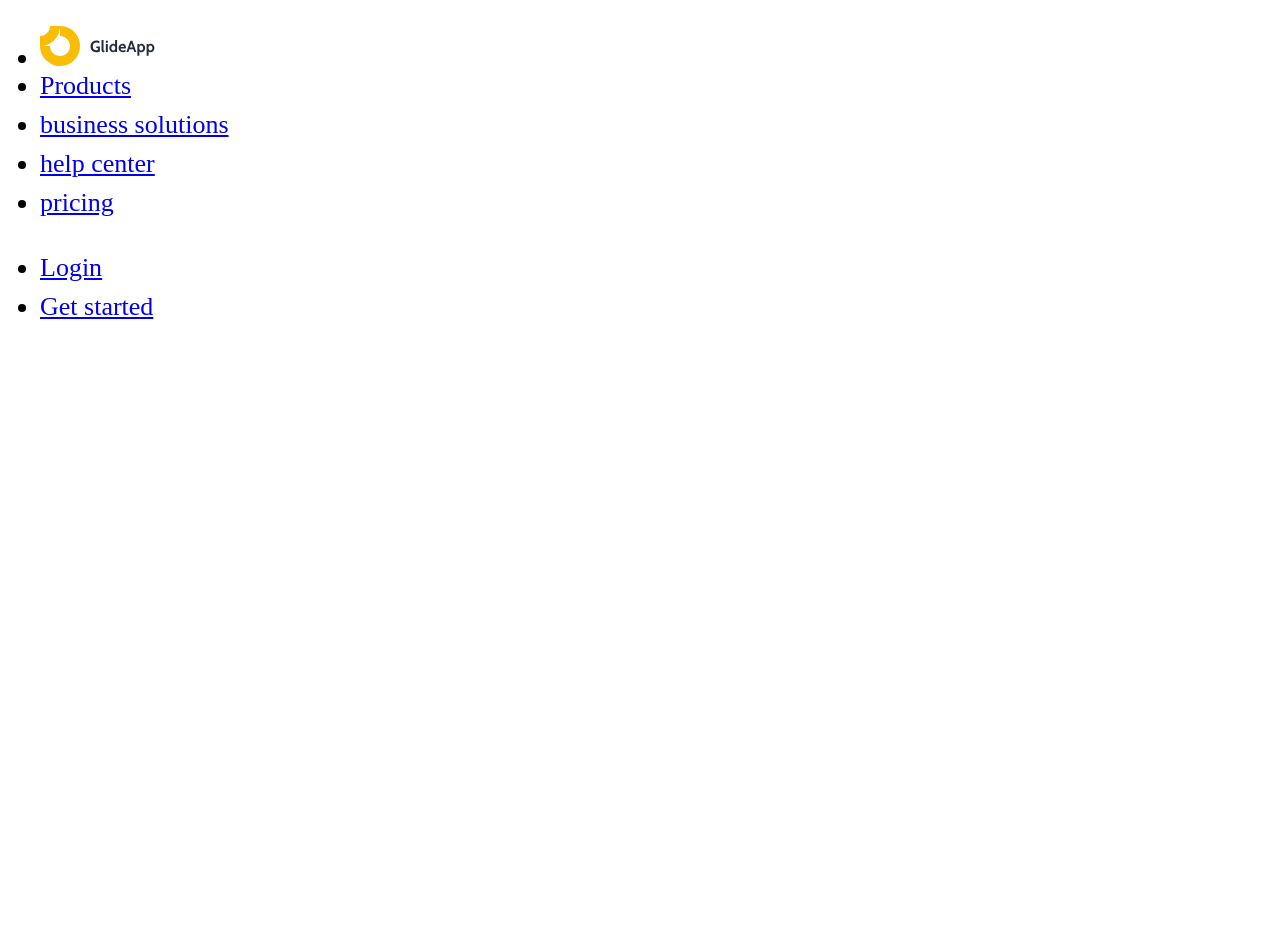
==== atv-taxi/index.html @ a4d04f73 "inicio atv-taxi" ====
<!DOCTYPE html>
<html lang="en">
<head>
    <meta charset="UTF-8">
    <meta name="viewport" content="width=device-width, initial-scale=1.0">
    <title>Document</title>
    <link rel="stylesheet" href="css/reset.css">
    <link rel="stylesheet" href="css/style.css">
</head>
<body>
    <header>
        <nav>
            <ul>
                <li><a href="index.html"><img src="img/Logo.svg" alt="Logo"></a></li>
                <li><a href="about.html">Products</a></li>
                <li><a href="services.html">business solutions</a></li>
                <li><a href="contact.html">help center</a></li>
                <li><a href="contact.html">pricing</a></li>
            </ul>
            <ul>
                <li><a href="contact.html" class="btn">Login</a></li>
                <li><a href="contact.html" class="btn-border">Get started</a></li>
            </ul>
        </nav>
    </header>
    <main>
        <section class= banner>

        </section>
    </main>
</body>
</html>
---- atv-taxi/css/style.css ----
html {
  font-size: clamp(1rem, calc(0.5rem + 2vw), 1.625rem);
}
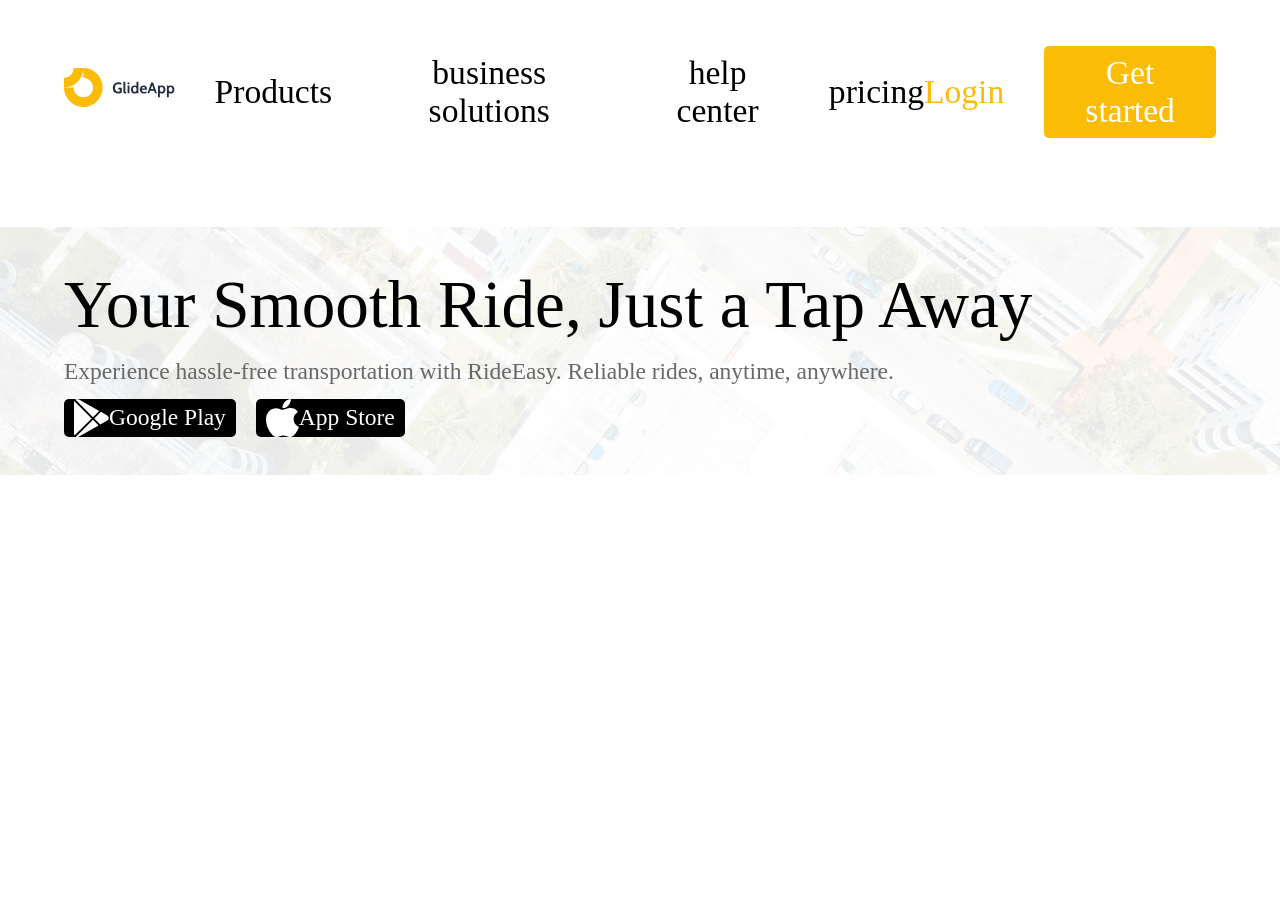
==== commit 4bc45bd9: "banner e header" ====
--- a/atv-taxi/index.html
+++ b/atv-taxi/index.html
@@ -25,7 +25,37 @@
     </header>
     <main>
         <section class= banner>
-
+            <div class="text">
+                <h2>Your Smooth Ride, Just a Tap Away</h2>
+                <p>
+                    Experience hassle-free transportation with RideEasy. Reliable rides, anytime, anywhere.
+                </p>
+                <ul>
+                    <li>
+                        <p class="buttons">
+                            <a href="#">
+                                <img src="img/Vector.svg" alt="">
+                                <span>
+                                    Google Play
+                                </span>
+                            </a>
+                        </p>
+                    </li>
+                    <li>
+                        <p class="buttons">
+                            <a href="#">
+                                <img src="img/Vector-1.svg" alt="">
+                                <span>
+                                    App Store
+                                </span>
+                            </a>
+                        </p>
+                    </li>
+                </ul>
+            </div>
+            <div class="img">
+                <img src="img/iphone-pet-ui.png" alt="">
+            </div>
         </section>
     </main>
 </body>
--- a/atv-taxi/css/style.css
+++ b/atv-taxi/css/style.css
@@ -1,3 +1,77 @@
 html {
-  font-size: clamp(1rem, calc(0.5rem + 2vw), 1.625rem);
+  font-size: clamp(1rem, calc(0.5rem + 2vw), 4rem);
+}
+
+header{
+  text-align: center;
+  padding: 5vw 0 0 0;
+}
+
+header nav ul li{
+  margin: 20px 0 0 0;
+}
+header nav ul li a.btn{
+  color: #FBBC05;
+}
+header nav ul li a.btn-border{
+  background-color: #FBBC05;
+  color:  white;
+  padding: 8px 16px;
+  border-radius: 5px;
+  display: inline-block;
+}
+section.banner{
+  background: url(../img/background-banner.png) no-repeat;
+  background-size: 100% auto;
+  padding: 3vw 5vw;
+  margin: 5vw 0;
+}
+section.banner div.img {
+  display: none;
+}
+section.banner h2 {
+  font-size: 2rem;
+}
+section.banner p {
+  color: rgb(104, 104, 104);
+  font-size: 0.7rem;
+  margin: 14px 0 0 0;
+}
+section.banner p a {
+  background: black;
+  color: white;
+  display: flex;
+  align-items: center;
+  border-radius: 5px;
+  padding: 0 10px;
+}
+section.banner ul {
+  display: flex;
+  gap: 20px;
+}
+section.banner p.buttons img {
+  height: 50%;
+}
+
+@media only screen and (min-width: 600px) {
+  header nav {
+    display: flex;
+    justify-content: space-between;
+  }
+  header nav ul {
+    display: flex;
+    align-items: center;
+    gap: 40px;
+  }
+  header {
+    padding: 2vw 5vw;
+  }
+  section.banner {
+    display: flex;
+    justify-content: space-between;
+    align-items: center;
+  }
+  section.banner div.img {
+    display: block;
+  }
 }
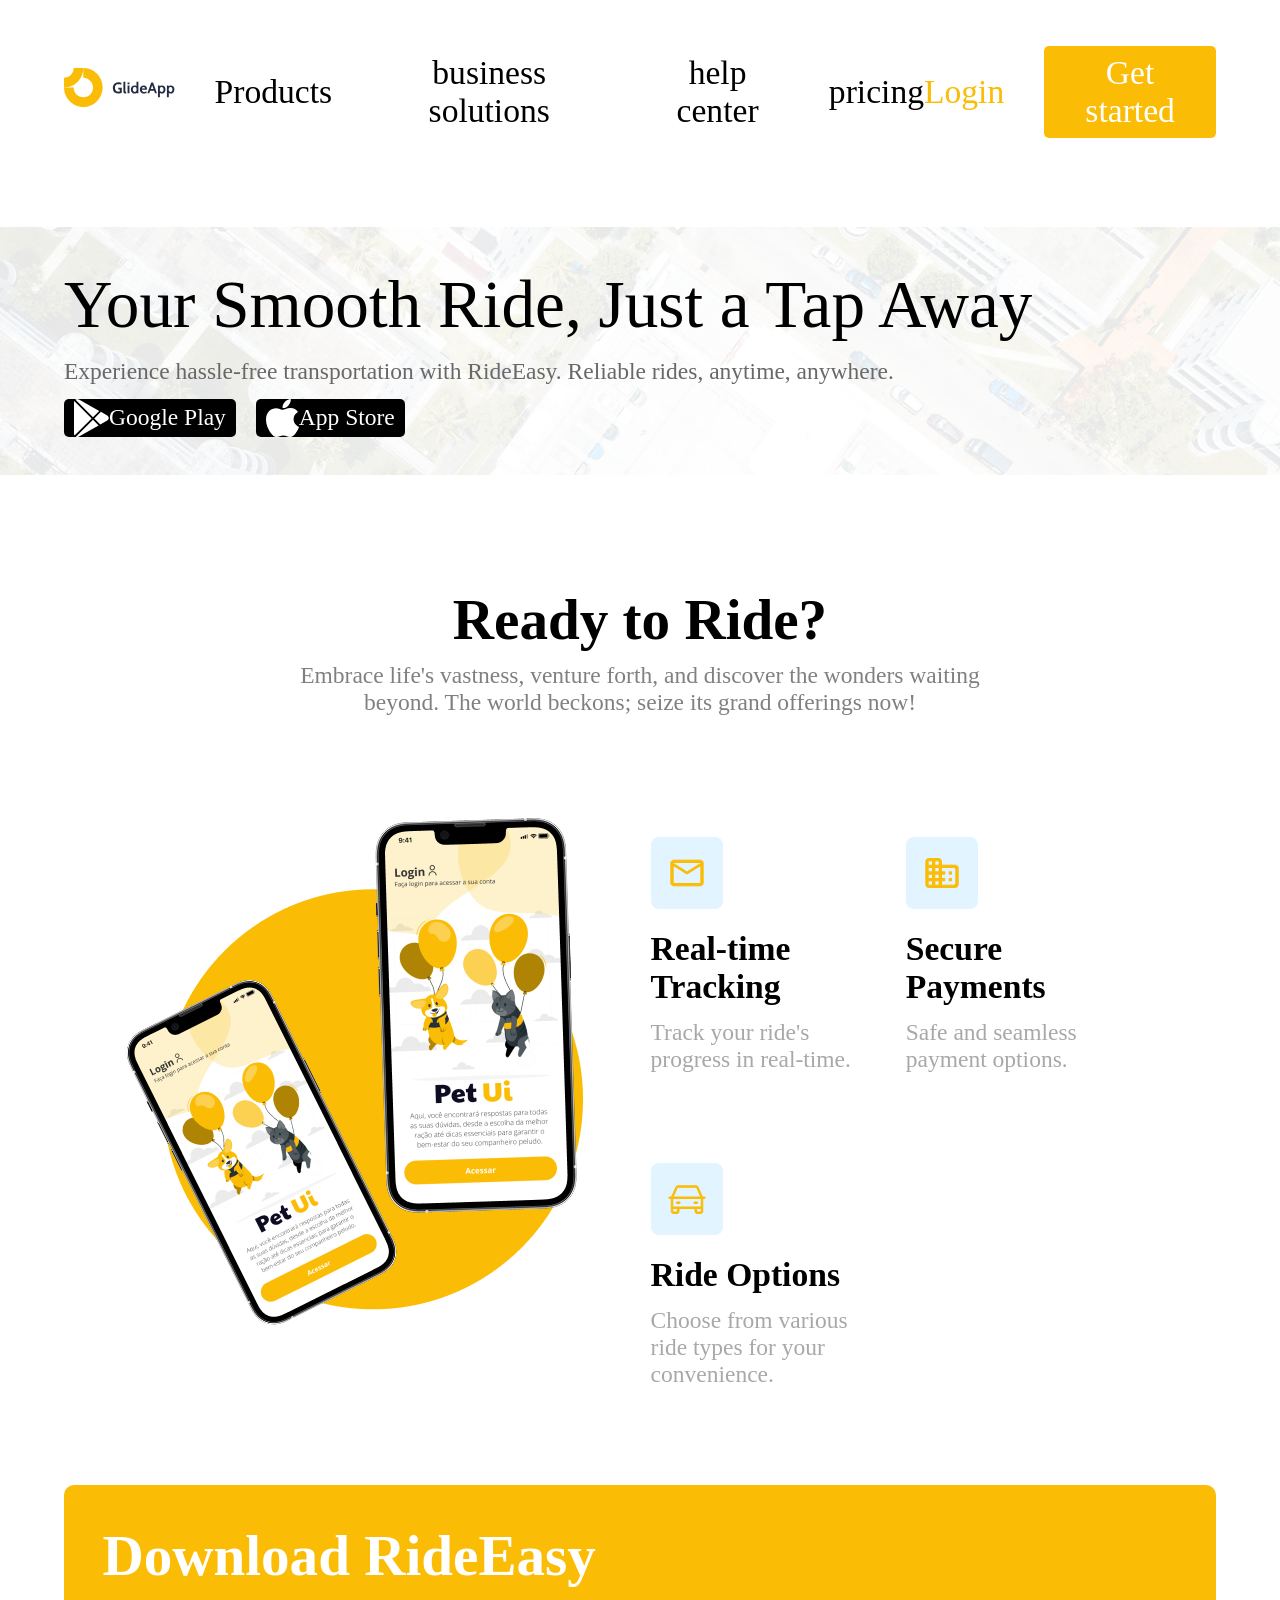
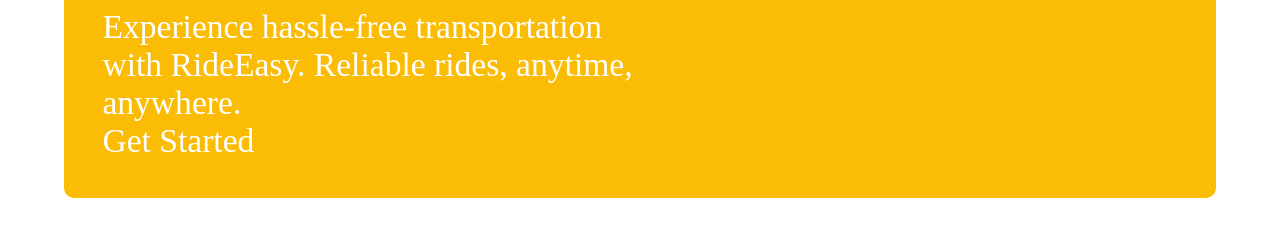
==== commit 0b8439e8: "g" ====
--- a/atv-taxi/index.html
+++ b/atv-taxi/index.html
@@ -57,6 +57,49 @@
                 <img src="img/iphone-pet-ui.png" alt="">
             </div>
         </section>
+        <section class="ready">
+            <h2>Ready to Ride?</h2>
+            <p>
+                Embrace life's vastness, venture forth, and discover the wonders waiting beyond. The world beckons; seize its grand offerings now!
+            </p>
+            <div>
+                <div class="img">
+                    <img src="img/smartphones-pet-uis.png" alt="">
+                </div>
+                <div class="lista">
+                    <ul>
+                        <li>
+                            <img src="img/icon-back-blue-letter.svg" alt="">
+                            <h3>Real-time Tracking</h3>
+                            <p>Track your ride's progress in real-time.</p>
+                        </li>
+                        <li>
+                            <img src="img/icon-back-blue-building.svg" alt="">
+                            <h3>Secure Payments</h3>
+                            <p>Safe and seamless payment options.</p>
+                        </li>
+                        <li>
+                            <img src="img/icon-back-blue-car.svg" alt="">
+                            <h3>Ride Options</h3>
+                            <p>Choose from various ride types for your convenience.</p>
+                        </li>
+                    </ul>
+                </div>
+            </div>
+        </section>
+        <section class="dowload">
+            <h2>
+                Download RideEasy                   
+            </h2>
+            <p>
+                Experience hassle-free transportation with RideEasy. Reliable rides, anytime, anywhere.
+            </p>
+            <p>
+                <button>
+                    Get Started
+                </button>
+            </p>
+        </section>
     </main>
 </body>
 </html>
--- a/atv-taxi/css/style.css
+++ b/atv-taxi/css/style.css
@@ -2,25 +2,25 @@
   font-size: clamp(1rem, calc(0.5rem + 2vw), 4rem);
 }
 
-header{
+header {
   text-align: center;
   padding: 5vw 0 0 0;
 }
 
-header nav ul li{
+header nav ul li {
   margin: 20px 0 0 0;
 }
-header nav ul li a.btn{
-  color: #FBBC05;
+header nav ul li a.btn {
+  color: #fbbc05;
 }
-header nav ul li a.btn-border{
-  background-color: #FBBC05;
-  color:  white;
+header nav ul li a.btn-border {
+  background-color: #fbbc05;
+  color: white;
   padding: 8px 16px;
   border-radius: 5px;
   display: inline-block;
 }
-section.banner{
+section.banner {
   background: url(../img/background-banner.png) no-repeat;
   background-size: 100% auto;
   padding: 3vw 5vw;
@@ -52,6 +52,41 @@
 section.banner p.buttons img {
   height: 50%;
 }
+section.ready div.img {
+  display: none;
+}
+section.ready {
+  text-align: center;
+  padding: 3vw 5vw;
+}
+section.ready h2{
+  font-size:1.7rem;
+  font-weight: 700;
+  padding: 10px 0;
+}
+section.ready div.lista ul li{
+ margin: 20px 0;
+}
+section.ready div.lista ul li h3 {
+  font-size: 1.1rem;
+  font-weight: 700;
+}
+section.ready p {
+  color: gray;
+  font-size: 0.7rem;
+}
+section.dowload {
+  background: #FBBC05;
+  color: white;
+  border-radius: 10px;
+  margin: 3vw 5vw;
+  padding: 2vw;
+}
+section.dowload h2 {
+  font-size: 1.7rem;
+  font-weight: 700;
+  padding: 0 0 20px 0;
+}
 
 @media only screen and (min-width: 600px) {
   header nav {
@@ -74,4 +109,40 @@
   section.banner div.img {
     display: block;
   }
-}+  section.ready div.img {
+    display: block;
+  }
+  section.ready > p {
+    padding: 0 20%;
+  }
+  section.ready > div {
+    padding: 3rem 0 0 0;
+    display: flex;
+    justify-content: center;
+    gap: 2rem;
+
+  }
+  section.ready div.lista ul {
+    display: flex;
+    flex-wrap: wrap;
+    gap: 1.5rem;
+    width: 40vw;
+  }
+  section.ready div.lista ul li { 
+    text-align: left;
+    width: 40%;
+  }
+  section.ready div.lista ul li p {
+    color: rgb(168, 168, 168);
+  }
+  section.ready div.lista ul li h3 {
+    padding: 1vw 0;
+    font-size: 1rem;
+  }
+  section.dowload {
+    padding: 3vw;
+  }
+  section.dowload p {
+    width: 50%;
+  }
+}
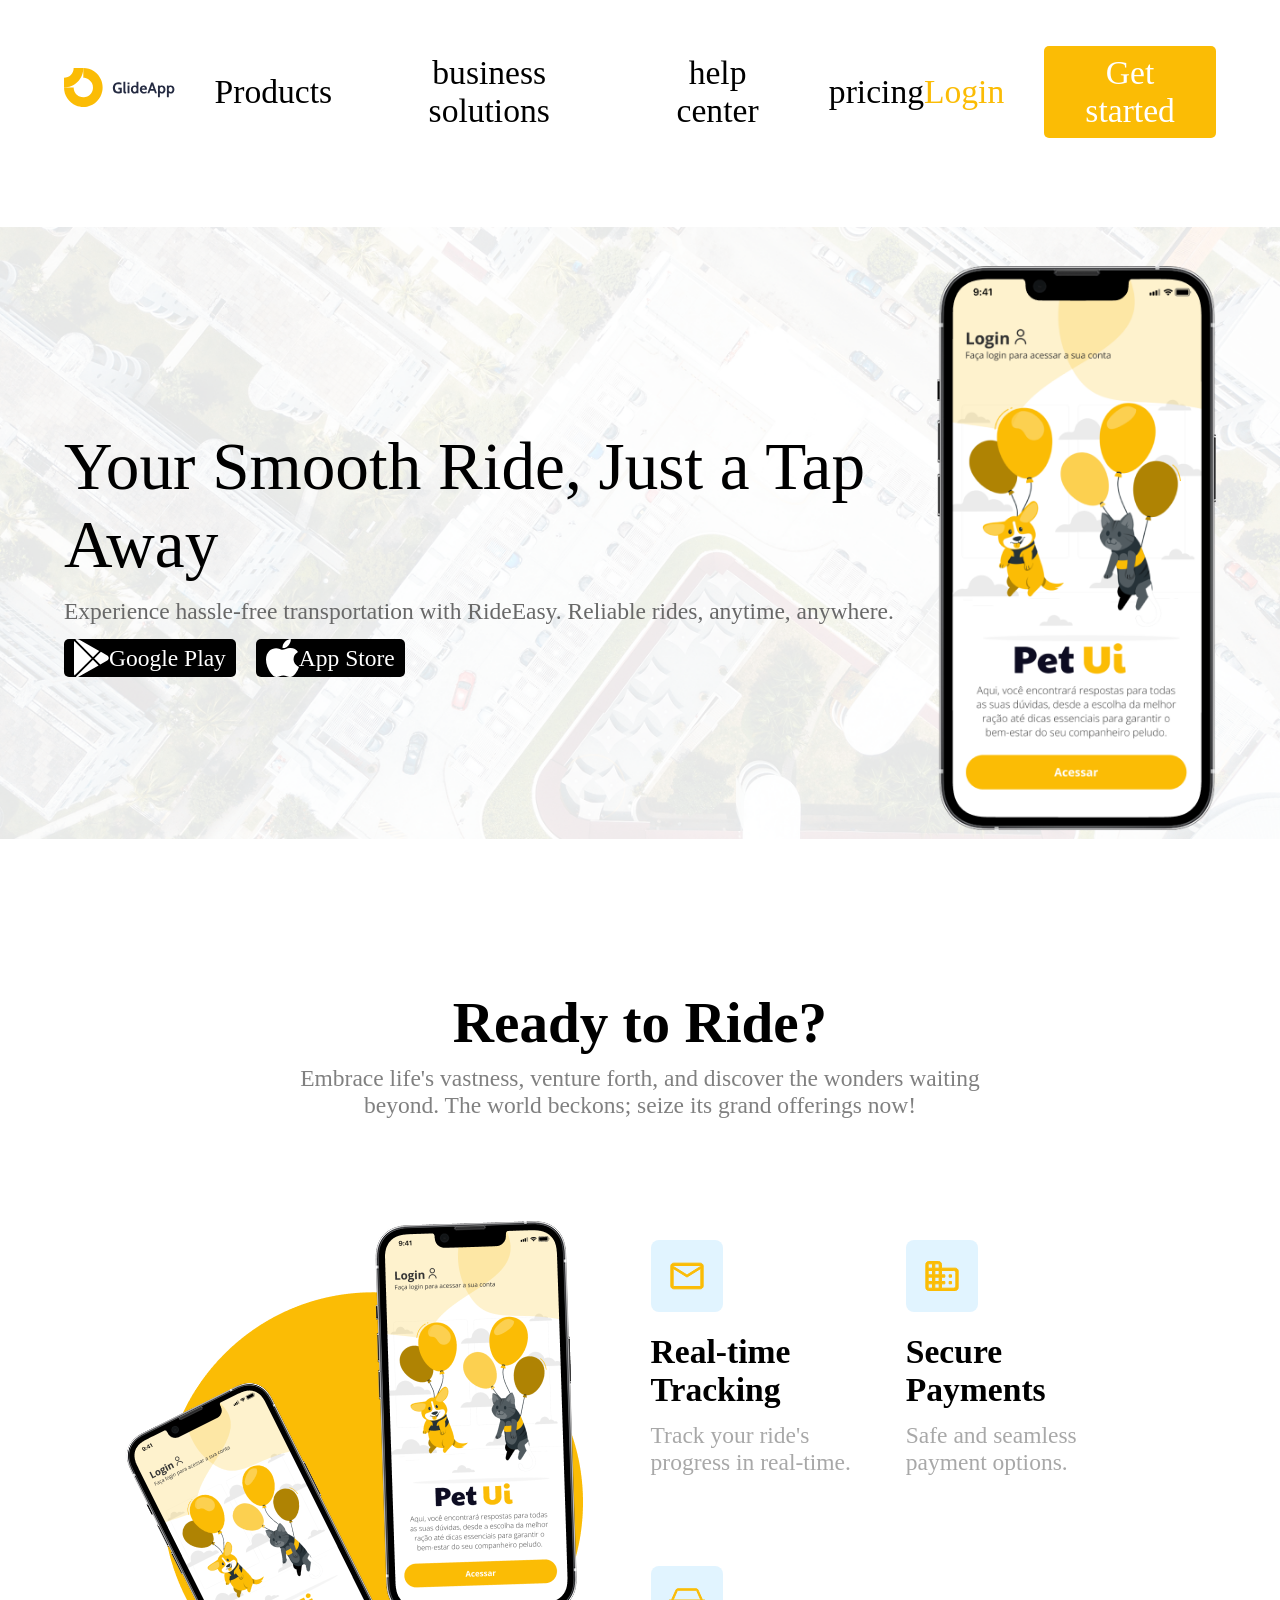
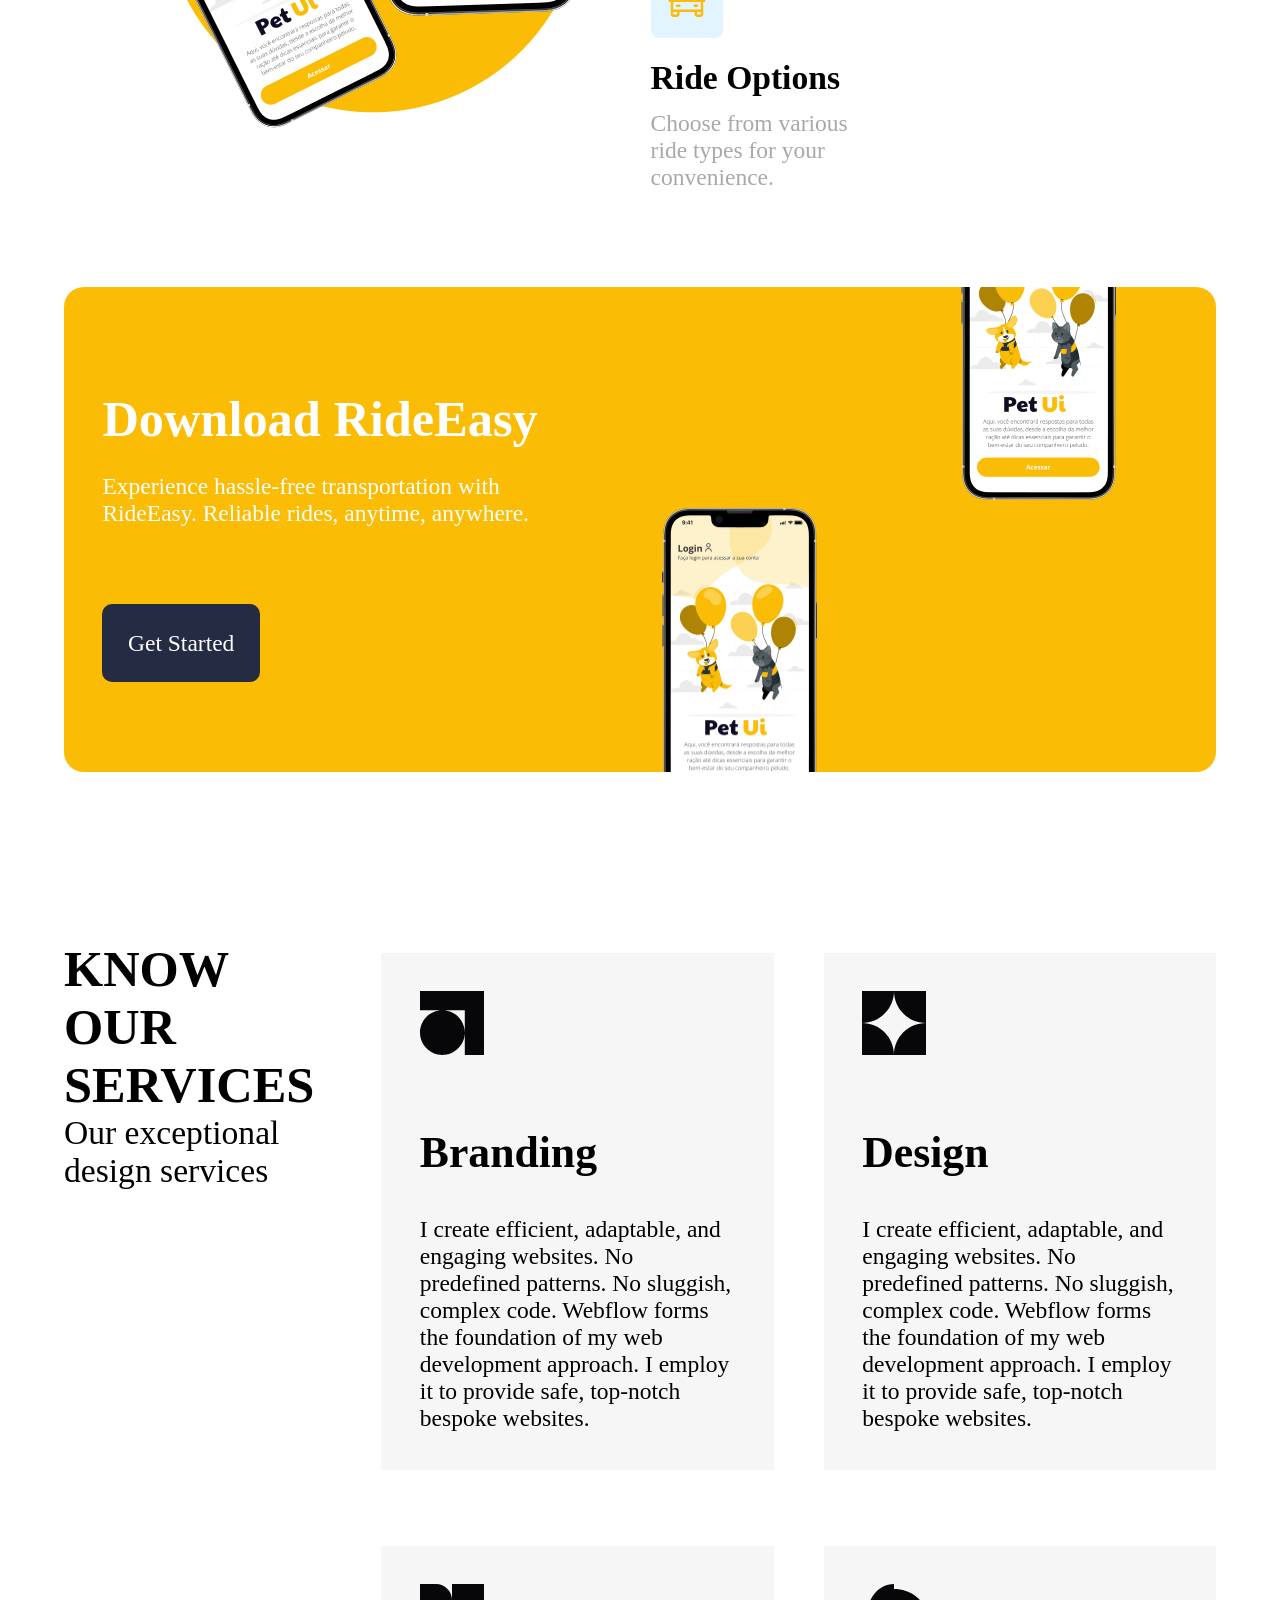
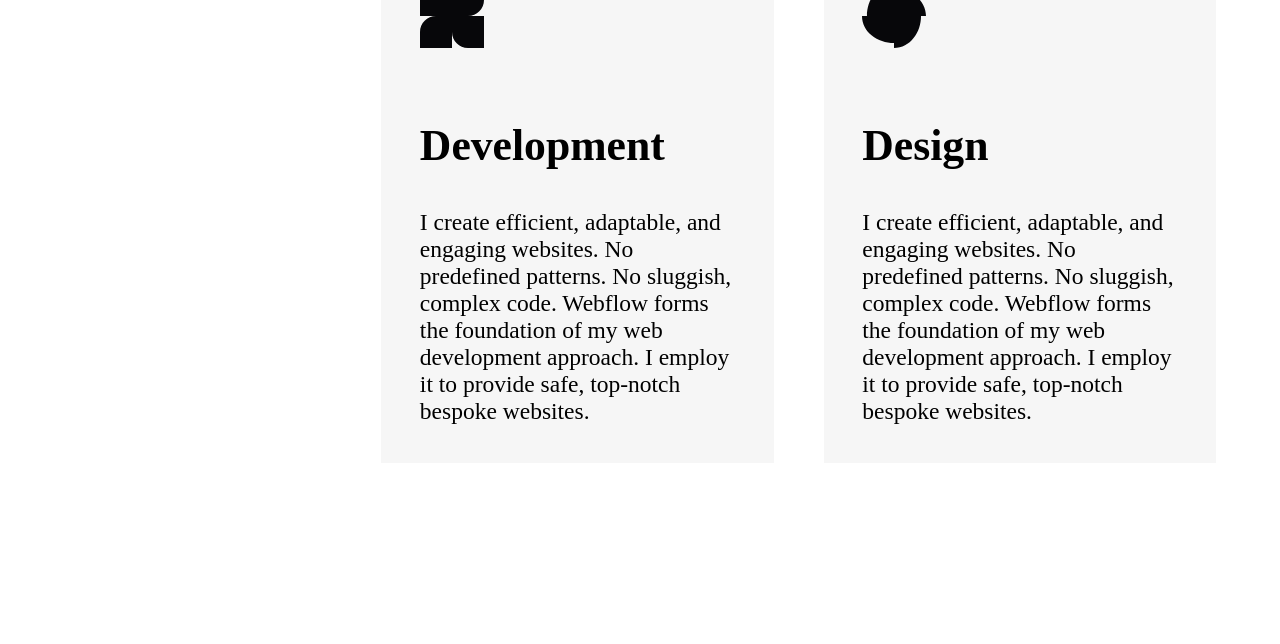
==== commit e305604a: "atualização geral" ====
--- a/atv-taxi/index.html
+++ b/atv-taxi/index.html
@@ -1,105 +1,142 @@
-<!DOCTYPE html>
+<!doctype html>
 <html lang="en">
-<head>
-    <meta charset="UTF-8">
-    <meta name="viewport" content="width=device-width, initial-scale=1.0">
+  <head>
+    <meta charset="UTF-8" />
+    <meta name="viewport" content="width=device-width, initial-scale=1.0" />
     <title>Document</title>
-    <link rel="stylesheet" href="css/reset.css">
-    <link rel="stylesheet" href="css/style.css">
-</head>
-<body>
+    <link rel="stylesheet" href="css/reset.css" />
+    <link rel="stylesheet" href="css/style.css" />
+  </head>
+  <body>
     <header>
-        <nav>
-            <ul>
-                <li><a href="index.html"><img src="img/Logo.svg" alt="Logo"></a></li>
-                <li><a href="about.html">Products</a></li>
-                <li><a href="services.html">business solutions</a></li>
-                <li><a href="contact.html">help center</a></li>
-                <li><a href="contact.html">pricing</a></li>
-            </ul>
-            <ul>
-                <li><a href="contact.html" class="btn">Login</a></li>
-                <li><a href="contact.html" class="btn-border">Get started</a></li>
-            </ul>
-        </nav>
+      <nav>
+        <ul>
+          <li>
+            <a href="index.html"><img src="img/Logo.svg" alt="Logo" /></a>
+          </li>
+          <li><a href="about.html">Products</a></li>
+          <li><a href="services.html">business solutions</a></li>
+          <li><a href="contact.html">help center</a></li>
+          <li><a href="contact.html">pricing</a></li>
+        </ul>
+        <ul>
+          <li><a href="contact.html" class="btn">Login</a></li>
+          <li><a href="contact.html" class="btn-border">Get started</a></li>
+        </ul>
+      </nav>
     </header>
     <main>
-        <section class= banner>
-            <div class="text">
-                <h2>Your Smooth Ride, Just a Tap Away</h2>
-                <p>
-                    Experience hassle-free transportation with RideEasy. Reliable rides, anytime, anywhere.
-                </p>
-                <ul>
-                    <li>
-                        <p class="buttons">
-                            <a href="#">
-                                <img src="img/Vector.svg" alt="">
-                                <span>
-                                    Google Play
-                                </span>
-                            </a>
-                        </p>
-                    </li>
-                    <li>
-                        <p class="buttons">
-                            <a href="#">
-                                <img src="img/Vector-1.svg" alt="">
-                                <span>
-                                    App Store
-                                </span>
-                            </a>
-                        </p>
-                    </li>
-                </ul>
-            </div>
-            <div class="img">
-                <img src="img/iphone-pet-ui.png" alt="">
-            </div>
-        </section>
-        <section class="ready">
-            <h2>Ready to Ride?</h2>
-            <p>
-                Embrace life's vastness, venture forth, and discover the wonders waiting beyond. The world beckons; seize its grand offerings now!
-            </p>
-            <div>
-                <div class="img">
-                    <img src="img/smartphones-pet-uis.png" alt="">
-                </div>
-                <div class="lista">
-                    <ul>
-                        <li>
-                            <img src="img/icon-back-blue-letter.svg" alt="">
-                            <h3>Real-time Tracking</h3>
-                            <p>Track your ride's progress in real-time.</p>
-                        </li>
-                        <li>
-                            <img src="img/icon-back-blue-building.svg" alt="">
-                            <h3>Secure Payments</h3>
-                            <p>Safe and seamless payment options.</p>
-                        </li>
-                        <li>
-                            <img src="img/icon-back-blue-car.svg" alt="">
-                            <h3>Ride Options</h3>
-                            <p>Choose from various ride types for your convenience.</p>
-                        </li>
-                    </ul>
-                </div>
-            </div>
-        </section>
-        <section class="dowload">
-            <h2>
-                Download RideEasy                   
-            </h2>
-            <p>
-                Experience hassle-free transportation with RideEasy. Reliable rides, anytime, anywhere.
-            </p>
-            <p>
-                <button>
-                    Get Started
-                </button>
-            </p>
-        </section>
+      <section class="banner">
+        <div class="text">
+          <h2>Your Smooth Ride, Just a Tap Away</h2>
+          <p>
+            Experience hassle-free transportation with RideEasy. Reliable rides,
+            anytime, anywhere.
+          </p>
+          <ul>
+            <li>
+              <p class="buttons">
+                <a href="#">
+                  <img src="img/Vector.svg" alt="" />
+                  <span> Google Play </span>
+                </a>
+              </p>
+            </li>
+            <li>
+              <p class="buttons">
+                <a href="#">
+                  <img src="img/Vector-1.svg" alt="" />
+                  <span> App Store </span>
+                </a>
+              </p>
+            </li>
+          </ul>
+        </div>
+        <div class="img">
+          <img src="img/iphone-pet-ui.png" alt="" />
+        </div>
+      </section>
+      <section class="ready">
+        <h2>Ready to Ride?</h2>
+        <p>
+          Embrace life's vastness, venture forth, and discover the wonders
+          waiting beyond. The world beckons; seize its grand offerings now!
+        </p>
+        <div>
+          <div class="img">
+            <img src="img/smartphones-pet-uis.png" alt="" />
+          </div>
+          <div class="lista">
+            <ul>
+              <li>
+                <img src="img/icon-back-blue-letter.svg" alt="" />
+                <h3>Real-time Tracking</h3>
+                <p>Track your ride's progress in real-time.</p>
+              </li>
+              <li>
+                <img src="img/icon-back-blue-building.svg" alt="" />
+                <h3>Secure Payments</h3>
+                <p>Safe and seamless payment options.</p>
+              </li>
+              <li>
+                <img src="img/icon-back-blue-car.svg" alt="" />
+                <h3>Ride Options</h3>
+                <p>Choose from various ride types for your convenience.</p>
+              </li>
+            </ul>
+          </div>
+        </div>
+      </section>
+      <section class="dowload">
+        <h2>Download RideEasy</h2>
+        <p>
+          Experience hassle-free transportation with RideEasy. Reliable rides,
+          anytime, anywhere.
+        </p>
+        <p>
+          <button>Get Started</button>
+        </p>
+      </section>
+      <section class="services">
+        <div class="text">
+          <h2>KNOW OUR SERVICES</h2>
+          <p>
+            Our exceptional design services
+          </p>
+        </div>
+        <div>
+            <ul>
+                <li>
+                    <img src="img/icon-01.svg" alt="">
+                    <h3>Branding</h3>
+                    <p>
+                        I create efficient, adaptable, and engaging websites. No predefined patterns. No sluggish, complex code. Webflow forms the foundation of my web development approach. I employ it to provide safe, top-notch bespoke websites.
+                    </p>
+                </li>
+                <li>
+                    <img src="img/icon-02.svg" alt="">
+                    <h3>Design</h3>
+                    <p>
+                        I create efficient, adaptable, and engaging websites. No predefined patterns. No sluggish, complex code. Webflow forms the foundation of my web development approach. I employ it to provide safe, top-notch bespoke websites.
+                    </p>
+                </li>
+                <li>
+                    <img src="img/icon-03.svg" alt="">
+                    <h3>Development</h3>
+                    <p>
+                        I create efficient, adaptable, and engaging websites. No predefined patterns. No sluggish, complex code. Webflow forms the foundation of my web development approach. I employ it to provide safe, top-notch bespoke websites.
+                    </p>
+                </li>
+                <li>
+                    <img src="img/icon-04.svg" alt="">
+                    <h3>Design</h3>
+                    <p>
+                        I create efficient, adaptable, and engaging websites. No predefined patterns. No sluggish, complex code. Webflow forms the foundation of my web development approach. I employ it to provide safe, top-notch bespoke websites.
+                    </p>
+                </li>
+            </ul>
+        </div>
+      </section>
     </main>
-</body>
-</html>+  </body>
+</html>
--- a/atv-taxi/css/style.css
+++ b/atv-taxi/css/style.css
@@ -19,6 +19,12 @@
   padding: 8px 16px;
   border-radius: 5px;
   display: inline-block;
+}
+button {
+  background-color: #252B42;
+  border-radius: 10px;
+  padding: 2vw;
+  margin: 4vw 0 2vw 0;
 }
 section.banner {
   background: url(../img/background-banner.png) no-repeat;
@@ -78,16 +84,40 @@
 section.dowload {
   background: #FBBC05;
   color: white;
-  border-radius: 10px;
+  border-radius: 20px;
   margin: 3vw 5vw;
-  padding: 2vw;
+  padding: 3vw;
 }
 section.dowload h2 {
-  font-size: 1.7rem;
+  font-size: 1.5rem;
   font-weight: 700;
   padding: 0 0 20px 0;
 }
-
+section.dowload p {
+  width: 50%;
+  font-size: 1rem;
+  padding: 0 0 2vw;
+}
+.services {
+  margin: 5rem 5vw;
+}
+.services h2{
+  font-size: 1.5rem;
+  font-weight: 700;
+}
+.services div.text {
+  margin: 0 0 20px 0;
+}
+.services ul li {
+  background-color: #f6f6f6;
+  margin: 1vw 0;
+  padding: 3vw;
+}
+.services ul li h3{
+  font-size: 1.3rem;
+  font-weight: 700;
+  padding: 5vw 0 3vw;
+}
 @media only screen and (min-width: 600px) {
   header nav {
     display: flex;
@@ -141,8 +171,33 @@
   }
   section.dowload {
     padding: 3vw;
+    background: url(../img/iphone-pet-ui.png) no-repeat, url(../img/iphone-pet-ui.png) no-repeat, linear-gradient(#FBBC05,#FBBC05) ;
+    background-size: auto 65%, auto 65%;
+    background-position: 60% 130%, 90% -8vw;
+  }
+  section.dowload h2 {
+    padding: 5vw 0 2vw 0;
   }
   section.dowload p {
-    width: 50%;
-  }
-}
+    width: 40%;
+    font-size: 0.7rem;
+  }
+  .services {
+    display: flex;
+    justify-content: space-between;
+    gap: 2rem;
+    /*align-items: ;*/
+  }
+  .services div ul {
+    display: grid;
+    grid-template-columns: 1fr 1fr;
+    gap: 1.5rem;
+  }
+  .services div ul li:hover {
+    background-color: #FBBC05;
+    transition: 1s;
+  }
+  .services div ul li p{
+    font-size: 0.7rem;
+  }
+}
